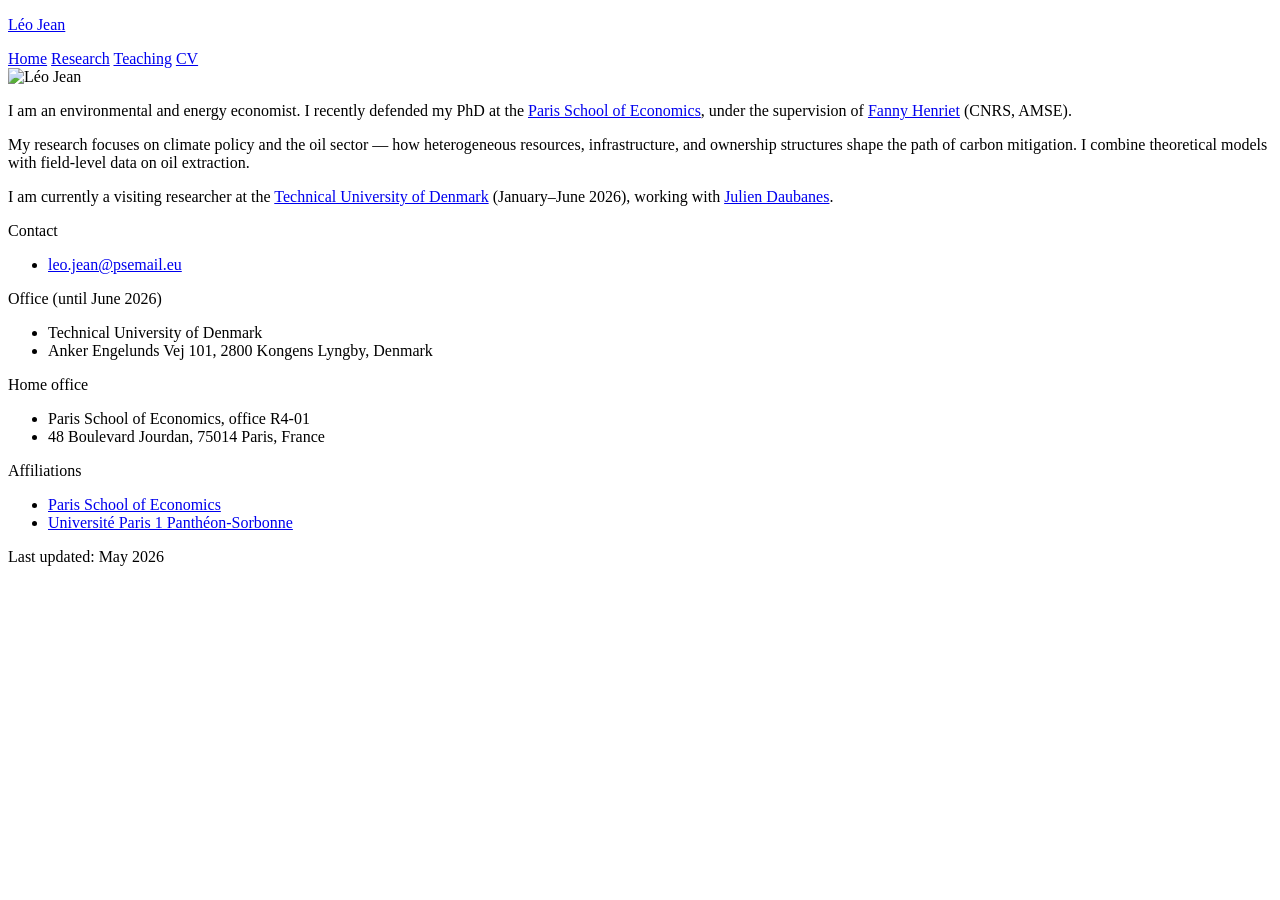
==== index.html @ 08af4cbc "Update index.html" ====
<!DOCTYPE html>
<html lang="en">
<head>
  <meta charset="UTF-8">
  <meta name="viewport" content="width=device-width, initial-scale=1.0">
  <title>Léo Jean</title>
  <meta name="description" content="Léo Jean — PhD in Economics, Paris School of Economics. Environmental and energy economics.">
  <link rel="preconnect" href="https://fonts.googleapis.com">
  <link rel="preconnect" href="https://fonts.gstatic.com" crossorigin>
  <link href="https://fonts.googleapis.com/css2?family=Inter:wght@400;500;600&display=swap" rel="stylesheet">
  <link rel="stylesheet" href="style.css">
</head>
<body>
  <div class="container">

    <header>
      <p class="site-title"><a href="index.html">Léo Jean</a></p>
      <nav>
        <a href="index.html" class="active">Home</a>
        <a href="research.html">Research</a>
        <a href="teaching.html">Teaching</a>
        <a href="cv.html">CV</a>
      </nav>
    </header>

    <main>

      <div class="intro">
        <div class="photo">
         <img src="photo.jpeg" alt="Léo Jean">
        </div>
        <div class="bio">
          <p>
            I am an environmental and energy economist. I recently defended my PhD at the
            <a href="https://www.parisschoolofeconomics.eu/en/">Paris School of Economics</a>,
            under the supervision of
            <a href="https://sites.google.com/site/fannyhenriethomepage/">Fanny Henriet</a>
            (CNRS, AMSE).
          </p>
          <p>
            My research focuses on climate policy and the oil sector — how heterogeneous
            resources, infrastructure, and ownership structures shape the path of
            carbon mitigation. I combine theoretical models with field-level data on oil extraction.
          </p>
          <p>
            I am currently a visiting researcher at the
            <a href="https://www.dtu.dk/english/">Technical University of Denmark</a>
            (January–June 2026), working with
            <a href="https://orbit.dtu.dk/en/persons/julien-daubanes">Julien Daubanes</a>.
          </p>
        </div>
      </div>

      <div class="meta-block">
        <span class="label">Contact</span>
        <ul>
          <li><a href="mailto:leo.jean@psemail.eu">leo.jean@psemail.eu</a></li>
        </ul>
      </div>

      <div class="meta-block">
        <span class="label">Office (until June 2026)</span>
        <ul>
          <li>Technical University of Denmark</li>
          <li>Anker Engelunds Vej 101, 2800 Kongens Lyngby, Denmark</li>
        </ul>
      </div>

      <div class="meta-block">
        <span class="label">Home office</span>
        <ul>
          <li>Paris School of Economics, office R4-01</li>
          <li>48 Boulevard Jourdan, 75014 Paris, France</li>
        </ul>
      </div>

      <div class="meta-block">
        <span class="label">Affiliations</span>
        <ul>
          <li><a href="https://www.parisschoolofeconomics.eu/en/">Paris School of Economics</a></li>
          <li><a href="https://economie.pantheonsorbonne.fr/">Université Paris 1 Panthéon-Sorbonne</a></li>
        </ul>
      </div>

      <!-- Uncomment any you want to display -->
      <div class="social">
        <!-- <a href="https://twitter.com/yourhandle">Twitter</a> -->
        <!-- <a href="https://www.linkedin.com/in/yourhandle/">LinkedIn</a> -->
        <!-- <a href="https://scholar.google.com/citations?user=YOURID">Google Scholar</a> -->
      </div>

    </main>

    <footer>
      Last updated: May 2026
    </footer>

  </div>
</body>
</html>
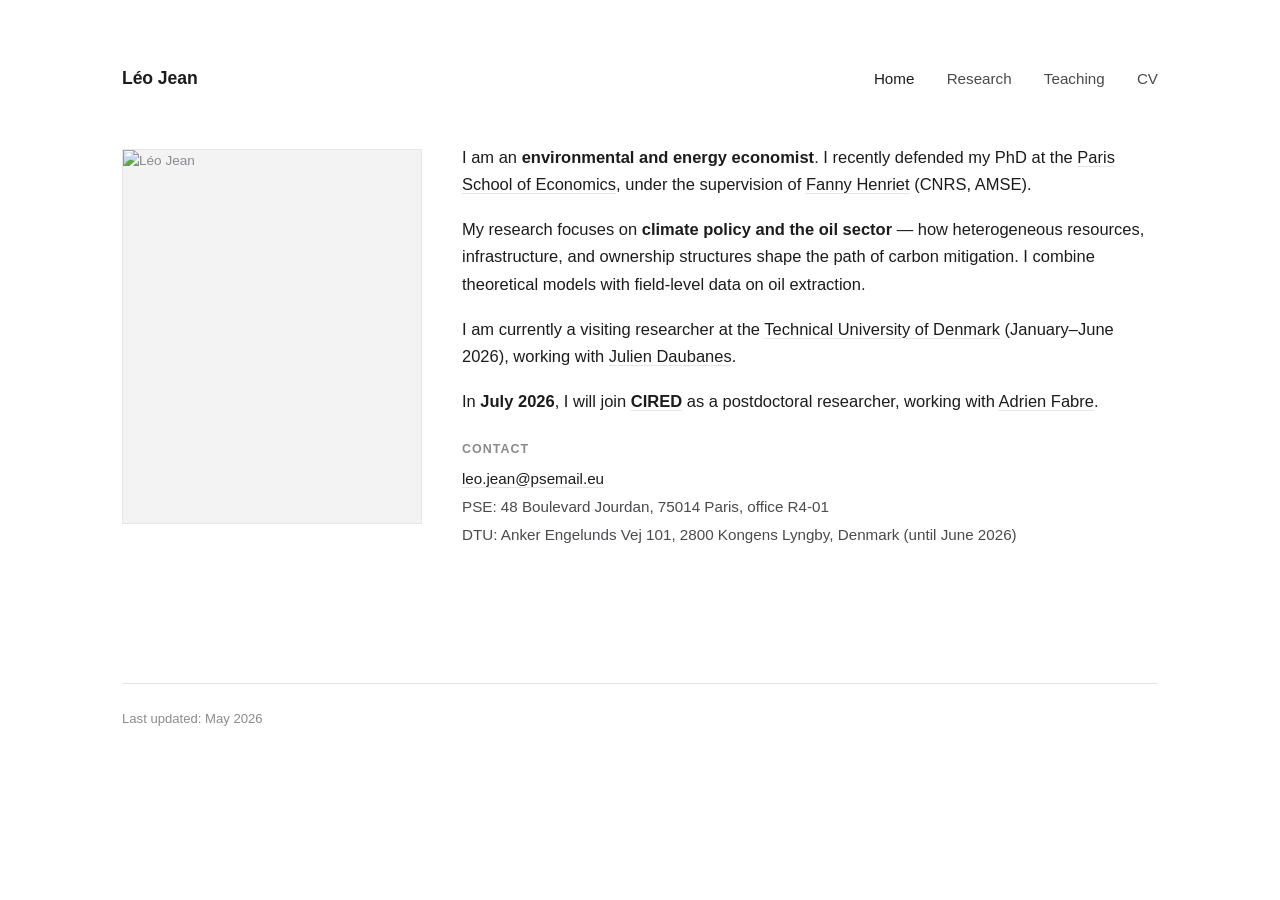
==== commit 7f562f5e: "Update index.html" ====
--- a/index.html
+++ b/index.html
@@ -3,8 +3,16 @@
 <head>
   <meta charset="UTF-8">
   <meta name="viewport" content="width=device-width, initial-scale=1.0">
-  <title>Léo Jean</title>
-  <meta name="description" content="Léo Jean — PhD in Economics, Paris School of Economics. Environmental and energy economics.">
+  <title>Léo Jean — Environmental and Energy Economist</title>
+  <meta name="description" content="Léo Jean is an environmental and energy economist. PhD from the Paris School of Economics (PSE), postdoctoral researcher at CIRED. Research on climate policy, oil markets, and carbon mitigation.">
+  <meta name="keywords" content="Léo Jean, Leo Jean, environmental economics, energy economics, climate policy, oil sector, PSE, Paris School of Economics, CIRED, DTU, carbon tax">
+  <meta name="author" content="Léo Jean">
+  
+  <!-- For social media previews (LinkedIn, Twitter, etc.) -->
+  <meta property="og:title" content="Léo Jean — Environmental and Energy Economist">
+  <meta property="og:description" content="PhD economist working on climate policy and the oil sector. Currently at DTU, joining CIRED as a postdoc in July 2026.">
+  <meta property="og:url" content="https://ljean-eco.github.io/">
+  <meta property="og:type" content="website">
   <link rel="preconnect" href="https://fonts.googleapis.com">
   <link rel="preconnect" href="https://fonts.gstatic.com" crossorigin>
   <link href="https://fonts.googleapis.com/css2?family=Inter:wght@400;500;600&display=swap" rel="stylesheet">
@@ -27,59 +35,32 @@
 
       <div class="intro">
         <div class="photo">
-         <img src="photo.jpeg" alt="Léo Jean">
+          <img src="photo.jpeg" alt="Léo Jean">
         </div>
         <div class="bio">
           <p>
-            I am an environmental and energy economist. I recently defended my PhD at the
-            <a href="https://www.parisschoolofeconomics.eu/en/">Paris School of Economics</a>,
-            under the supervision of
-            <a href="https://sites.google.com/site/fannyhenriethomepage/">Fanny Henriet</a>
-            (CNRS, AMSE).
+            I am an <strong>environmental and energy economist</strong>. I recently defended my PhD at the <a href="https://www.parisschoolofeconomics.eu/en/">Paris School of Economics</a>,
+            under the supervision of <a href="https://sites.google.com/site/fannyhenriethomepage/">Fanny Henriet</a> (CNRS, AMSE).
           </p>
           <p>
-            My research focuses on climate policy and the oil sector — how heterogeneous
-            resources, infrastructure, and ownership structures shape the path of
-            carbon mitigation. I combine theoretical models with field-level data on oil extraction.
+            My research focuses on <strong>climate policy and the oil sector</strong> — how heterogeneous resources, infrastructure, and ownership structures shape the path of carbon mitigation. I combine theoretical models with field-level data on oil extraction.
           </p>
           <p>
-            I am currently a visiting researcher at the
-            <a href="https://www.dtu.dk/english/">Technical University of Denmark</a>
-            (January–June 2026), working with
-            <a href="https://orbit.dtu.dk/en/persons/julien-daubanes">Julien Daubanes</a>.
+            I am currently a visiting researcher at the <a href="https://www.dtu.dk/english/">Technical University of Denmark</a> (January–June 2026), working with <a href="https://orbit.dtu.dk/en/persons/julien-daubanes">Julien Daubanes</a>.
           </p>
+          <p>
+            In <strong>July 2026</strong>, I will join <strong><a href="https://www.centre-cired.fr/en/">CIRED</a></strong> as a postdoctoral researcher, working with <a href="https://sites.google.com/view/adrien-fabre">Adrien Fabre</a>.
+          </p>
+
+          <div class="meta-block">
+            <span class="label">Contact</span>
+            <ul>
+              <li><a href="mailto:leo.jean@psemail.eu">leo.jean@psemail.eu</a></li>
+              <li>PSE: 48 Boulevard Jourdan, 75014 Paris, office R4-01</li>
+              <li>DTU: Anker Engelunds Vej 101, 2800 Kongens Lyngby, Denmark (until June 2026)</li>
+            </ul>
+          </div>
         </div>
-      </div>
-
-      <div class="meta-block">
-        <span class="label">Contact</span>
-        <ul>
-          <li><a href="mailto:leo.jean@psemail.eu">leo.jean@psemail.eu</a></li>
-        </ul>
-      </div>
-
-      <div class="meta-block">
-        <span class="label">Office (until June 2026)</span>
-        <ul>
-          <li>Technical University of Denmark</li>
-          <li>Anker Engelunds Vej 101, 2800 Kongens Lyngby, Denmark</li>
-        </ul>
-      </div>
-
-      <div class="meta-block">
-        <span class="label">Home office</span>
-        <ul>
-          <li>Paris School of Economics, office R4-01</li>
-          <li>48 Boulevard Jourdan, 75014 Paris, France</li>
-        </ul>
-      </div>
-
-      <div class="meta-block">
-        <span class="label">Affiliations</span>
-        <ul>
-          <li><a href="https://www.parisschoolofeconomics.eu/en/">Paris School of Economics</a></li>
-          <li><a href="https://economie.pantheonsorbonne.fr/">Université Paris 1 Panthéon-Sorbonne</a></li>
-        </ul>
       </div>
 
       <!-- Uncomment any you want to display -->
--- a/style.css
+++ b/style.css
@@ -0,0 +1,292 @@
+/* ----------------------------------------------------------------
+   Léo Jean — personal site
+   Inter throughout, 900px max-width, restrained palette
+   ---------------------------------------------------------------- */
+
+:root {
+  --text:        #1c1c1e;
+  --text-soft:   #4a4a4f;
+  --text-faint:  #8a8a90;
+  --link:        #1c1c1e;
+  --link-accent: #335c81;   /* muted steel blue, for hover only */
+  --rule:        #e6e6e6;
+  --bg:          #ffffff;
+  --max-width:   1100px;
+}
+
+* { box-sizing: border-box; }
+
+html { -webkit-text-size-adjust: 100%; }
+
+body {
+  margin: 0;
+  padding: 0;
+  background: var(--bg);
+  color: var(--text);
+  font-family: "Inter", -apple-system, BlinkMacSystemFont, "Segoe UI", Helvetica, Arial, sans-serif;
+  font-size: 16.5px;
+  line-height: 1.65;
+  font-weight: 400;
+  -webkit-font-smoothing: antialiased;
+  -moz-osx-font-smoothing: grayscale;
+  font-feature-settings: "ss01", "cv11"; /* nicer Inter alternates */
+}
+
+.container {
+  max-width: var(--max-width);
+  margin: 0 auto;
+  padding: 4rem 2rem 5rem;
+}
+
+/* ---------- header / nav ---------- */
+header {
+  margin-bottom: 3.5rem;
+  display: flex;
+  align-items: baseline;
+  justify-content: space-between;
+  flex-wrap: wrap;
+  gap: 1rem;
+}
+
+.site-title {
+  font-weight: 600;
+  font-size: 1.1rem;
+  letter-spacing: -0.005em;
+  margin: 0;
+}
+.site-title a {
+  color: var(--text);
+  text-decoration: none;
+  border: none;
+}
+
+nav { font-size: 0.95rem; }
+
+nav a {
+  color: var(--text-soft);
+  text-decoration: none;
+  margin-left: 1.75rem;
+  font-weight: 400;
+  transition: color 0.15s;
+}
+nav a:first-child { margin-left: 0; }
+nav a:hover { color: var(--link-accent); }
+nav a.active { color: var(--text); font-weight: 500; }
+
+/* ---------- headings ---------- */
+h1 {
+  font-weight: 600;
+  font-size: 1.75rem;
+  letter-spacing: -0.015em;
+  margin: 0 0 2rem;
+}
+
+h2 {
+  font-weight: 600;
+  font-size: 1.05rem;
+  letter-spacing: -0.005em;
+  color: var(--text);
+  margin: 2.75rem 0 1.25rem;
+  padding-bottom: 0.5rem;
+  border-bottom: 1px solid var(--rule);
+}
+
+h2:first-of-type { margin-top: 0; }
+
+/* ---------- text & links ---------- */
+p { margin: 0 0 1.1rem; }
+
+a {
+  color: var(--text);
+  text-decoration: underline;
+  text-decoration-color: var(--rule);
+  text-underline-offset: 3px;
+  text-decoration-thickness: 1px;
+  transition: color 0.15s, text-decoration-color 0.15s;
+}
+a:hover {
+  color: var(--link-accent);
+  text-decoration-color: var(--link-accent);
+}
+
+strong, b { font-weight: 600; }
+
+/* ---------- home: photo + bio side by side ---------- */
+.intro {
+  display: grid;
+  grid-template-columns: 300px 1fr;
+  gap: 2.5rem;
+  align-items: start;
+  margin-bottom: 2rem;
+}
+
+.photo {
+  width: 300px;
+  height: 375px;
+  background: #f3f3f3;
+  border: 1px solid var(--rule);
+  display: flex;
+  align-items: center;
+  justify-content: center;
+  color: var(--text-faint);
+  font-size: 0.85rem;
+}
+.photo img {
+  width: 100%;
+  height: 100%;
+  object-fit: cover;
+  display: block;
+}
+
+.bio p:first-child { margin-top: -0.3rem; }
+
+/* ---------- contact / affiliation blocks ---------- */
+.meta-block {
+  margin: 1.5rem 0;
+  font-size: 0.95rem;
+}
+.meta-block .label {
+  font-size: 0.78rem;
+  text-transform: uppercase;
+  letter-spacing: 0.08em;
+  font-weight: 600;
+  color: var(--text-faint);
+  display: block;
+  margin-bottom: 0.4rem;
+}
+.meta-block ul { list-style: none; padding: 0; margin: 0; }
+.meta-block li {
+  margin-bottom: 0.2rem;
+  color: var(--text-soft);
+}
+.meta-block a { color: var(--text); }
+
+.social {
+  margin-top: 2rem;
+  display: flex;
+  gap: 1.5rem;
+  font-size: 0.95rem;
+}
+
+/* ---------- research papers ---------- */
+.paper { margin-bottom: 2rem; }
+
+.paper > summary {
+  cursor: pointer;
+  padding: 0;
+  margin: 0;
+  outline: none;
+}
+
+.paper-title {
+  font-weight: 600;
+  font-size: 1.08rem;
+  color: var(--text);
+  margin: 0 0 0.3rem;
+  line-height: 1.4;
+  display: inline;
+}
+
+.paper-meta {
+  font-size: 0.88rem;
+  color: var(--text-faint);
+  margin: 0.2rem 0 0 1.1rem;
+}
+.paper-meta a { color: var(--text-soft); }
+
+.paper-body {
+  margin: 0.75rem 0 0 1.1rem;
+  padding-left: 0.9rem;
+  border-left: 2px solid var(--rule);
+}
+
+.paper-abstract {
+  font-size: 0.95rem;
+  color: var(--text-soft);
+  margin-bottom: 0.5rem;
+}
+
+.paper-abstract.empty::before {
+  content: "Abstract coming soon.";
+  font-style: italic;
+  color: var(--text-faint);
+}
+
+.paper-links {
+  font-size: 0.88rem;
+  margin-top: 0.5rem;
+}
+.paper-links a {
+  margin-right: 1.25rem;
+  color: var(--text-soft);
+}
+
+.paper-note {
+  font-size: 0.88rem;
+  color: var(--text-faint);
+  margin: 0.5rem 0 0;
+  font-style: italic;
+}
+
+/* ---------- teaching ---------- */
+.course {
+  margin-bottom: 1.25rem;
+  display: flex;
+  justify-content: space-between;
+  align-items: baseline;
+  gap: 1rem;
+  flex-wrap: wrap;
+}
+.course-info {
+  flex: 1;
+  min-width: 0;
+}
+.course-title {
+  font-weight: 500;
+  font-size: 1rem;
+  margin: 0;
+  color: var(--text);
+}
+.course-inst {
+  font-size: 0.88rem;
+  color: var(--text-faint);
+  margin: 0.1rem 0 0;
+}
+.course-when {
+  font-size: 0.88rem;
+  color: var(--text-faint);
+  white-space: nowrap;
+}
+
+/* ---------- cv page ---------- */
+.cv-note {
+  font-size: 0.95rem;
+  color: var(--text-soft);
+  margin-bottom: 1.5rem;
+}
+.cv-embed {
+  width: 100%;
+  height: 88vh;
+  border: 1px solid var(--rule);
+}
+
+/* ---------- footer ---------- */
+footer {
+  margin-top: 5rem;
+  padding-top: 1.5rem;
+  border-top: 1px solid var(--rule);
+  font-size: 0.82rem;
+  color: var(--text-faint);
+}
+
+/* ---------- mobile ---------- */
+@media (max-width: 640px) {
+  .container { padding: 2.5rem 1.25rem 3rem; }
+  body { font-size: 16px; }
+  header { flex-direction: column; align-items: flex-start; gap: 0.75rem; }
+  nav a { margin-left: 0; margin-right: 1.25rem; }
+  .intro { grid-template-columns: 1fr; gap: 1.5rem; }
+  .photo { width: 220px; height: 275px; }
+  h1 { font-size: 1.5rem; }
+  .course { flex-direction: column; gap: 0.1rem; }
+}
